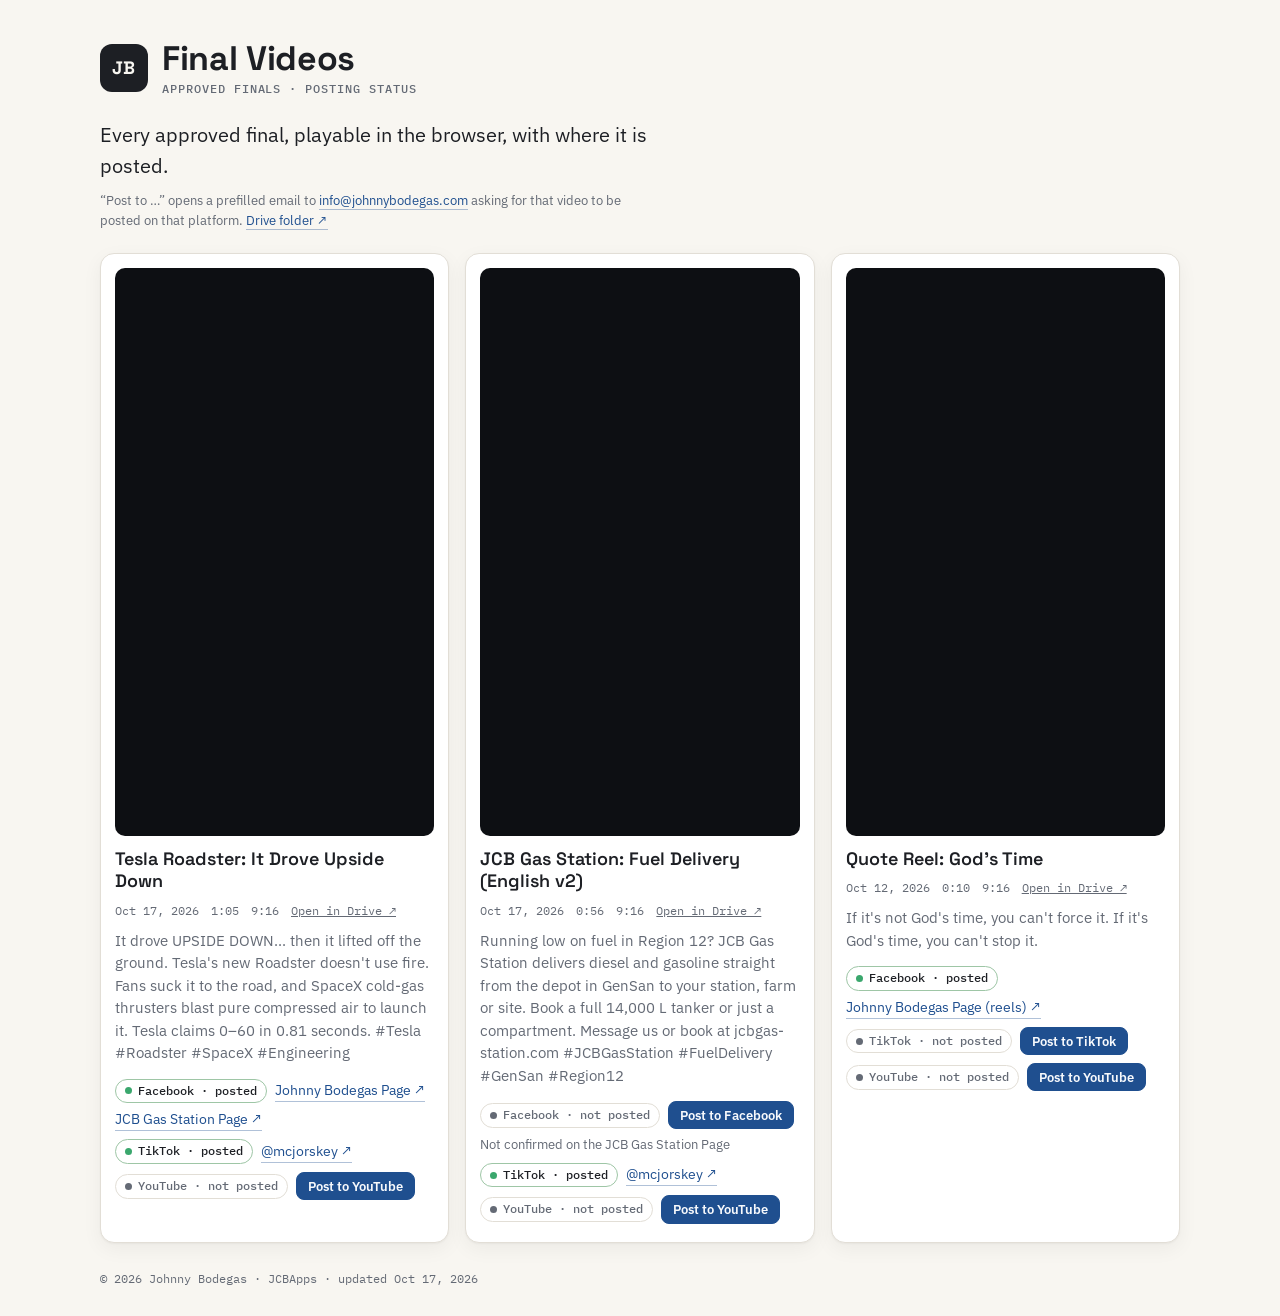
==== finalvideos/index.html @ 54f6f3b5 "Add noindex /finalvideos page (Drive preview players, platform tags, post-request buttons) driven by" ====
<!doctype html>
<html lang="en">
<head>
  <meta charset="utf-8" />
  <meta name="viewport" content="width=device-width, initial-scale=1" />
  <title>Final Videos · Johnny Bodegas</title>
  <meta name="robots" content="noindex, nofollow, noarchive" />
  <meta name="googlebot" content="noindex, nofollow" />
  <meta name="description" content="Approved final videos and where they are posted." />
  <meta name="theme-color" content="#f8f6f1" media="(prefers-color-scheme: light)" />
  <meta name="theme-color" content="#16181d" media="(prefers-color-scheme: dark)" />
  <meta name="referrer" content="strict-origin-when-cross-origin" />
  <link rel="icon" href="../favicon.svg" type="image/svg+xml" />
  <link rel="preconnect" href="https://fonts.googleapis.com" />
  <link rel="preconnect" href="https://fonts.gstatic.com" crossorigin />
  <link href="https://fonts.googleapis.com/css2?family=IBM+Plex+Mono:wght@400;500&family=IBM+Plex+Sans:wght@400;500;600&family=Space+Grotesk:wght@500;600;700&display=swap" rel="stylesheet" />
  <link rel="stylesheet" href="../styles.css" />
  <style>
    .wrap { max-width: 1120px; }
    .head a { text-decoration: none; }
    .vgrid { display: grid; grid-template-columns: 1fr; gap: 16px; }
    @media (min-width: 680px) { .vgrid { grid-template-columns: repeat(2, 1fr); } }
    @media (min-width: 1000px) { .vgrid { grid-template-columns: repeat(3, 1fr); } }
    .vcard {
      display: flex; flex-direction: column; gap: 10px;
      padding: 14px 14px 18px;
      background: var(--card); border: 1px solid var(--border);
      border-radius: var(--radius); box-shadow: var(--shadow); min-width: 0;
    }
    .player {
      position: relative; width: 100%; aspect-ratio: 9 / 16; max-height: 640px;
      border-radius: 10px; overflow: hidden; background: #0d0f13;
    }
    .player iframe { position: absolute; inset: 0; width: 100%; height: 100%; border: 0; }
    .vtitle { margin: 2px 0 0; font: 600 18px/1.25 var(--display); }
    .vmeta { font: 400 12px/1.4 var(--mono); color: var(--muted); display: flex; flex-wrap: wrap; gap: 4px 12px; }
    .vmeta a { color: inherit; }
    .vcap { margin: 0; font-size: 14.5px; color: var(--muted); white-space: pre-line; }
    .plats { display: flex; flex-direction: column; gap: 8px; margin-top: 4px; }
    .plat { display: flex; flex-wrap: wrap; align-items: center; gap: 6px 8px; font-size: 13.5px; }
    .tag {
      display: inline-flex; align-items: center; gap: 6px;
      padding: 3px 9px; border-radius: 999px; border: 1px solid var(--border);
      font: 500 12px/1.4 var(--mono);
    }
    .tag::before { content: ""; width: 7px; height: 7px; border-radius: 50%; background: var(--muted); }
    .tag.on { border-color: color-mix(in oklab, #3aa76d 45%, var(--border)); }
    .tag.on::before { background: #3aa76d; }
    .tag.off { color: var(--muted); }
    .plink { color: var(--primary); text-decoration: none; border-bottom: 1px solid color-mix(in oklab, var(--primary) 35%, transparent); }
    .plink:hover, .plink:focus-visible { border-color: var(--primary); }
    .note { font-size: 12.5px; color: var(--muted); }
    .btn {
      display: inline-flex; align-items: center; gap: 6px;
      padding: 5px 11px; border-radius: 8px;
      background: var(--primary); color: var(--primary-fg);
      font: 600 12.5px/1.3 var(--sans); text-decoration: none;
      border: 1px solid var(--primary);
    }
    .btn:hover, .btn:focus-visible { filter: brightness(1.08); outline: 2px solid color-mix(in oklab, var(--primary) 40%, transparent); outline-offset: 2px; }
    .status { color: var(--muted); font-size: 14px; }
    .help { font-size: 13px; color: var(--muted); margin: 0 0 22px; max-width: 70ch; }
  </style>
</head>
<body>
  <main class="wrap">
    <header class="head">
      <a class="mark" href="/" aria-label="Johnny Bodegas home">JB</a>
      <div>
        <h1>Final Videos</h1>
        <p class="org">Approved finals · posting status</p>
      </div>
    </header>

    <p class="lede">Every approved final, playable in the browser, with where it is posted.</p>
    <p class="help">“Post to …” opens a prefilled email to <a class="plink" href="mailto:info@johnnybodegas.com">info@johnnybodegas.com</a> asking for that video to be posted on that platform. <span id="folder"></span></p>

    <section id="list" class="vgrid" aria-label="Videos" aria-live="polite">
      <p class="status">Loading videos…</p>
    </section>

    <noscript><p class="status">This list needs JavaScript. The raw data is in <a class="plink" href="videos.json">videos.json</a>.</p></noscript>

    <footer class="foot">
      <span>© <span id="y">2026</span> Johnny Bodegas · JCBApps</span>
      <span id="updated"></span>
    </footer>
  </main>
  <script>
  (function () {
    var PLATFORMS = [["facebook", "Facebook"], ["tiktok", "TikTok"], ["youtube", "YouTube"]];
    document.getElementById("y").textContent = new Date().getFullYear();

    function el(tag, cls, text) {
      var n = document.createElement(tag);
      if (cls) n.className = cls;
      if (text != null) n.textContent = text;
      return n;
    }
    function fmtDate(iso) {
      var p = (iso || "").split("-");
      if (p.length !== 3) return iso || "";
      var m = ["Jan","Feb","Mar","Apr","May","Jun","Jul","Aug","Sep","Oct","Nov","Dec"][+p[1] - 1];
      return m + " " + (+p[2]) + ", " + p[0];
    }
    function mailto(email, v, label) {
      var subject = "POST REQUEST: " + v.title + " to " + label;
      var body = [
        "Please post this video to " + label + ".",
        "",
        "Video: " + v.title,
        "Date: " + v.date,
        "Drive: https://drive.google.com/file/d/" + v.driveId + "/view",
        "",
        "Caption:",
        v.caption || "",
        "",
        "Requested from " + location.href
      ].join("\n");
      return "mailto:" + email + "?subject=" + encodeURIComponent(subject) + "&body=" + encodeURIComponent(body);
    }
    function card(v, email) {
      var c = el("article", "vcard");
      c.id = v.id;
      var pl = el("div", "player");
      var f = document.createElement("iframe");
      f.src = "https://drive.google.com/file/d/" + encodeURIComponent(v.driveId) + "/preview";
      f.title = v.title;
      f.loading = "lazy";
      f.allow = "autoplay; fullscreen";
      f.setAttribute("allowfullscreen", "");
      pl.appendChild(f);
      c.appendChild(pl);

      c.appendChild(el("h2", "vtitle", v.title));
      var meta = el("div", "vmeta");
      meta.appendChild(el("span", null, fmtDate(v.date)));
      if (v.duration) meta.appendChild(el("span", null, v.duration));
      if (v.format) meta.appendChild(el("span", null, v.format));
      var open = el("a", null, "Open in Drive ↗");
      open.href = "https://drive.google.com/file/d/" + v.driveId + "/view";
      open.target = "_blank"; open.rel = "noopener noreferrer";
      meta.appendChild(open);
      c.appendChild(meta);
      if (v.caption) c.appendChild(el("p", "vcap", v.caption));

      var plats = el("div", "plats");
      PLATFORMS.forEach(function (pp) {
        var key = pp[0], label = pp[1];
        var s = (v.platforms && v.platforms[key]) || { posted: false };
        var row = el("div", "plat");
        row.appendChild(el("span", "tag " + (s.posted ? "on" : "off"), label + (s.posted ? " · posted" : " · not posted")));
        if (s.posted) {
          (s.links || []).forEach(function (l) {
            var a = el("a", "plink", l.label + " ↗");
            a.href = l.url; a.target = "_blank"; a.rel = "noopener noreferrer";
            row.appendChild(a);
          });
        } else {
          var b = el("a", "btn", "Post to " + label);
          b.href = mailto(email, v, label);
          row.appendChild(b);
        }
        if (s.note) row.appendChild(el("span", "note", s.note));
        plats.appendChild(row);
      });
      c.appendChild(plats);
      return c;
    }

    fetch("videos.json", { cache: "no-cache" })
      .then(function (r) { if (!r.ok) throw new Error(r.status); return r.json(); })
      .then(function (data) {
        var list = document.getElementById("list");
        list.textContent = "";
        var email = data.requestEmail || "info@johnnybodegas.com";
        (data.videos || []).forEach(function (v) { list.appendChild(card(v, email)); });
        if (!(data.videos || []).length) list.appendChild(el("p", "status", "No videos yet."));
        if (data.updated) document.getElementById("updated").textContent = " · updated " + fmtDate(data.updated);
        if (data.driveFolder) {
          var a = el("a", "plink", "Drive folder ↗");
          a.href = data.driveFolder; a.target = "_blank"; a.rel = "noopener noreferrer";
          document.getElementById("folder").appendChild(a);
        }
      })
      .catch(function () {
        var list = document.getElementById("list");
        list.textContent = "";
        list.appendChild(el("p", "status", "Couldn't load videos.json. Refresh to try again."));
      });
  })();
  </script>
</body>
</html>
---- styles.css ----
:root {
  --bg: #f8f6f1;          /* cream, matches portfolio background */
  --fg: #1d1f24;          /* charcoal */
  --muted: #646a75;
  --card: #ffffff;
  --border: #e2ded6;
  --primary: #1f4f8f;     /* portfolio blue */
  --primary-fg: #f7f9fc;
  --accent: #e6ecf6;
  --shadow: 0 1px 2px rgba(20, 22, 28, .04), 0 6px 20px rgba(20, 22, 28, .05);
  --radius: 14px;
  --sans: "IBM Plex Sans", system-ui, -apple-system, "Segoe UI", Roboto, sans-serif;
  --display: "Space Grotesk", var(--sans);
  --mono: "IBM Plex Mono", ui-monospace, SFMono-Regular, Menlo, monospace;
}

@media (prefers-color-scheme: dark) {
  :root {
    --bg: #16181d;
    --fg: #ecebe6;
    --muted: #9aa0ab;
    --card: #1e2128;
    --border: #2c3039;
    --primary: #7fa8e6;
    --primary-fg: #10131a;
    --accent: #232a36;
    --shadow: 0 1px 2px rgba(0, 0, 0, .3);
  }
}

*, *::before, *::after { box-sizing: border-box; }
html { -webkit-text-size-adjust: 100%; }
body {
  margin: 0;
  min-height: 100vh;
  background: var(--bg);
  color: var(--fg);
  font: 400 16px/1.55 var(--sans);
  -webkit-font-smoothing: antialiased;
}
a { color: inherit; }

.wrap {
  max-width: 980px;
  margin: 0 auto;
  padding: 40px 20px 28px;
}

.head { display: flex; align-items: center; gap: 14px; }
.mark {
  flex: none;
  width: 48px; height: 48px;
  display: grid; place-items: center;
  border-radius: 12px;
  background: var(--fg);
  color: var(--bg);
  font: 700 18px/1 var(--display);
  letter-spacing: .02em;
}
h1 {
  margin: 0;
  font: 700 clamp(26px, 5vw, 34px)/1.1 var(--display);
  letter-spacing: -.01em;
}
.org {
  margin: 4px 0 0;
  font: 500 12px/1.3 var(--mono);
  text-transform: uppercase;
  letter-spacing: .08em;
  color: var(--muted);
}

.lede {
  margin: 22px 0 10px;
  font-size: clamp(17px, 2.6vw, 20px);
  max-width: 46ch;
}

.meta {
  list-style: none;
  margin: 0 0 28px;
  padding: 0;
  display: flex; flex-wrap: wrap;
  gap: 6px 18px;
  font-size: 14px;
  color: var(--muted);
}
.meta li { display: inline-flex; align-items: center; gap: 8px; }
.meta a { text-decoration: none; border-bottom: 1px solid var(--border); }
.meta a:hover, .meta a:focus-visible { color: var(--fg); border-color: var(--fg); }
.dot { width: 7px; height: 7px; border-radius: 50%; background: #3aa76d; }

.grid {
  display: grid;
  grid-template-columns: 1fr;
  gap: 12px;
}
@media (min-width: 620px) { .grid { grid-template-columns: repeat(2, 1fr); } }
@media (min-width: 900px) { .grid { grid-template-columns: repeat(3, 1fr); } }

.card {
  display: flex; flex-direction: column; gap: 6px;
  padding: 18px 18px 20px;
  background: var(--card);
  border: 1px solid var(--border);
  border-radius: var(--radius);
  box-shadow: var(--shadow);
  text-decoration: none;
  transition: transform .15s ease, border-color .15s ease, box-shadow .15s ease;
  min-width: 0;
}
.card:hover, .card:focus-visible {
  transform: translateY(-2px);
  border-color: var(--primary);
  box-shadow: 0 2px 4px rgba(20, 22, 28, .05), 0 12px 28px rgba(20, 22, 28, .08);
  outline: none;
}
.label {
  font: 400 11.5px/1.3 var(--mono);
  color: var(--muted);
  overflow: hidden; text-overflow: ellipsis; white-space: nowrap;
}
.title {
  display: flex; justify-content: space-between; align-items: baseline; gap: 8px;
  font: 600 18px/1.25 var(--display);
}
.arrow { color: var(--muted); font-size: 15px; transition: color .15s ease, transform .15s ease; }
.card:hover .arrow, .card:focus-visible .arrow { color: var(--primary); transform: translate(2px, -2px); }
.desc { font-size: 14.5px; color: var(--muted); }

.card--primary { border-color: color-mix(in oklab, var(--primary) 35%, var(--border)); }
.card--cta {
  background: var(--primary);
  border-color: var(--primary);
  color: var(--primary-fg);
}
.card--cta .label, .card--cta .desc, .card--cta .arrow { color: color-mix(in oklab, var(--primary-fg) 78%, transparent); }
.card--cta:hover, .card--cta:focus-visible { border-color: var(--fg); }
.card--cta:hover .arrow { color: var(--primary-fg); }

.foot {
  margin-top: 28px;
  font: 400 12px/1.4 var(--mono);
  color: var(--muted);
}

@media (prefers-reduced-motion: reduce) {
  .card, .arrow { transition: none; }
  .card:hover { transform: none; }
}

/* Book-a-call spans the full row so the grid never ends on an orphan card */
@media (min-width: 620px) { .card--cta { grid-column: 1 / -1; } }
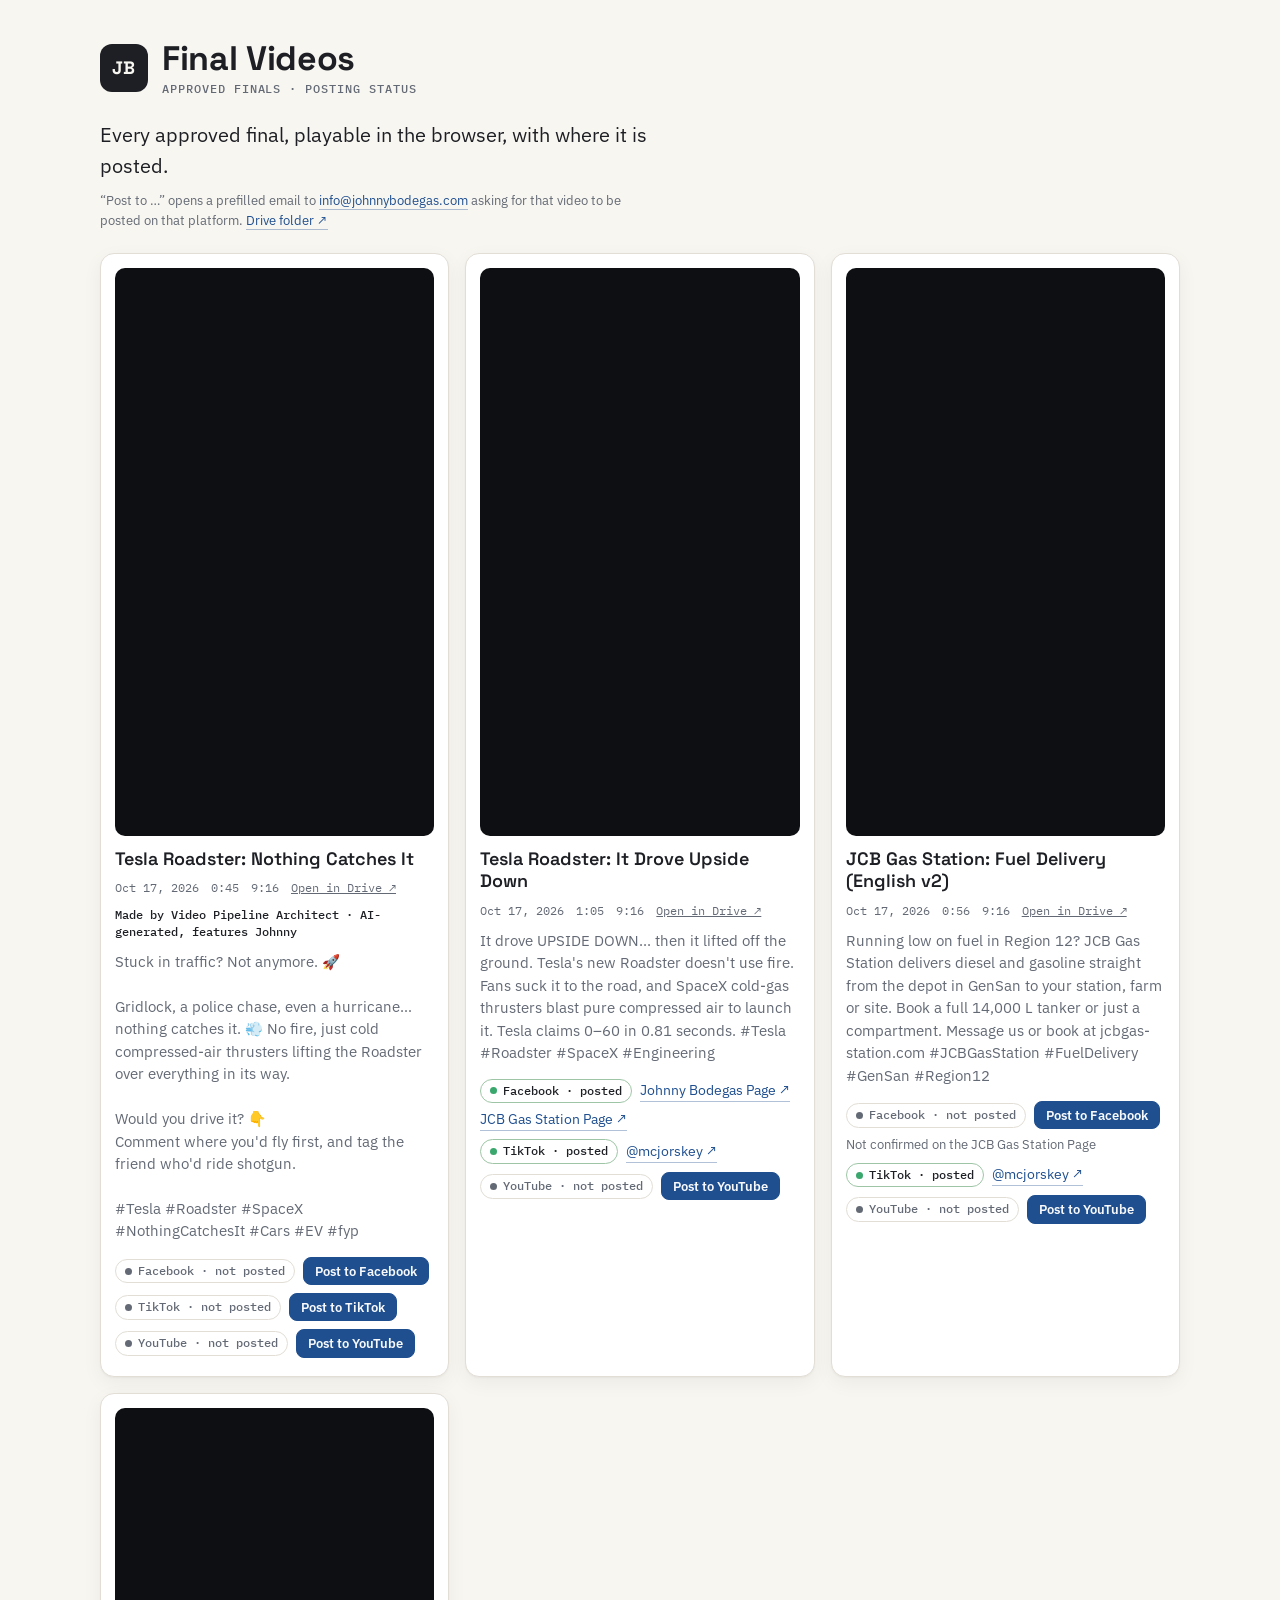
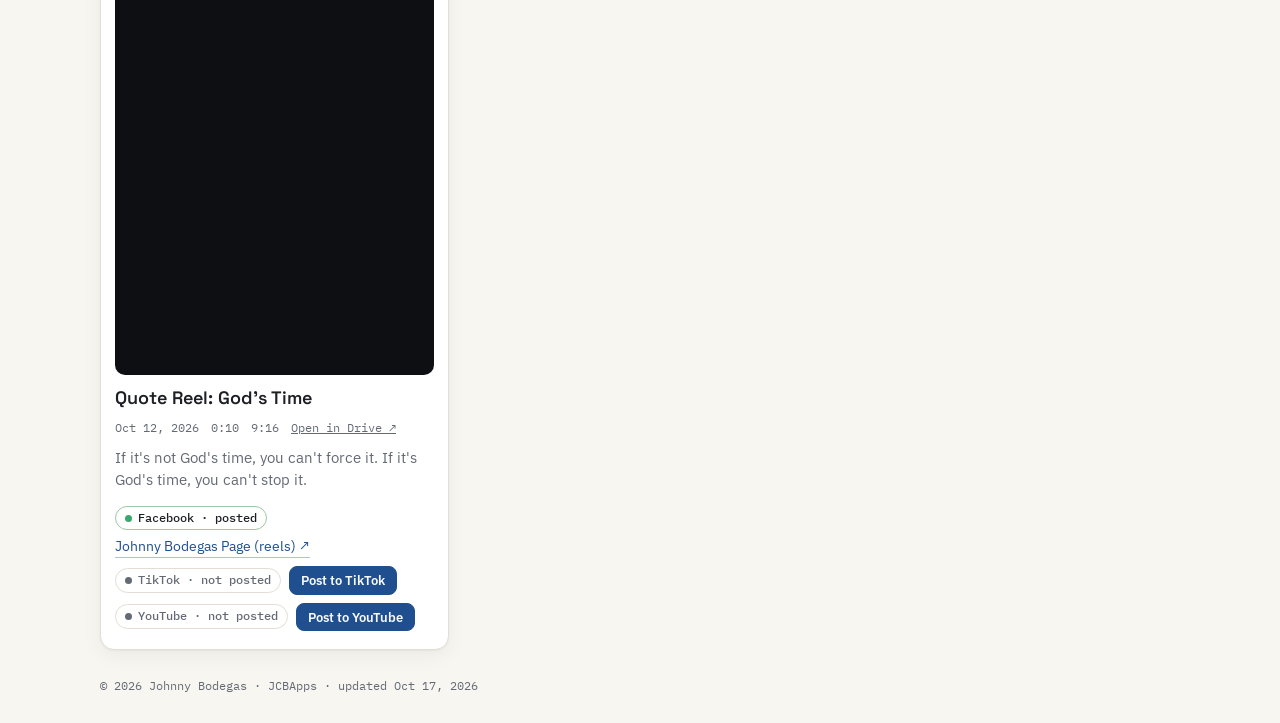
==== commit 8a55a3bc: "finalvideos: add 'Tesla Roadster: Nothing Catches It' (not posted yet) + credit line" ====
--- a/finalvideos/index.html
+++ b/finalvideos/index.html
@@ -35,6 +35,7 @@
     .vtitle { margin: 2px 0 0; font: 600 18px/1.25 var(--display); }
     .vmeta { font: 400 12px/1.4 var(--mono); color: var(--muted); display: flex; flex-wrap: wrap; gap: 4px 12px; }
     .vmeta a { color: inherit; }
+    .vcredit { margin: 0; font: 500 12px/1.4 var(--mono); color: var(--fg); }
     .vcap { margin: 0; font-size: 14.5px; color: var(--muted); white-space: pre-line; }
     .plats { display: flex; flex-direction: column; gap: 8px; margin-top: 4px; }
     .plat { display: flex; flex-wrap: wrap; align-items: center; gap: 6px 8px; font-size: 13.5px; }
@@ -142,6 +143,7 @@
       open.target = "_blank"; open.rel = "noopener noreferrer";
       meta.appendChild(open);
       c.appendChild(meta);
+      if (v.credit) c.appendChild(el("p", "vcredit", v.credit));
       if (v.caption) c.appendChild(el("p", "vcap", v.caption));
 
       var plats = el("div", "plats");
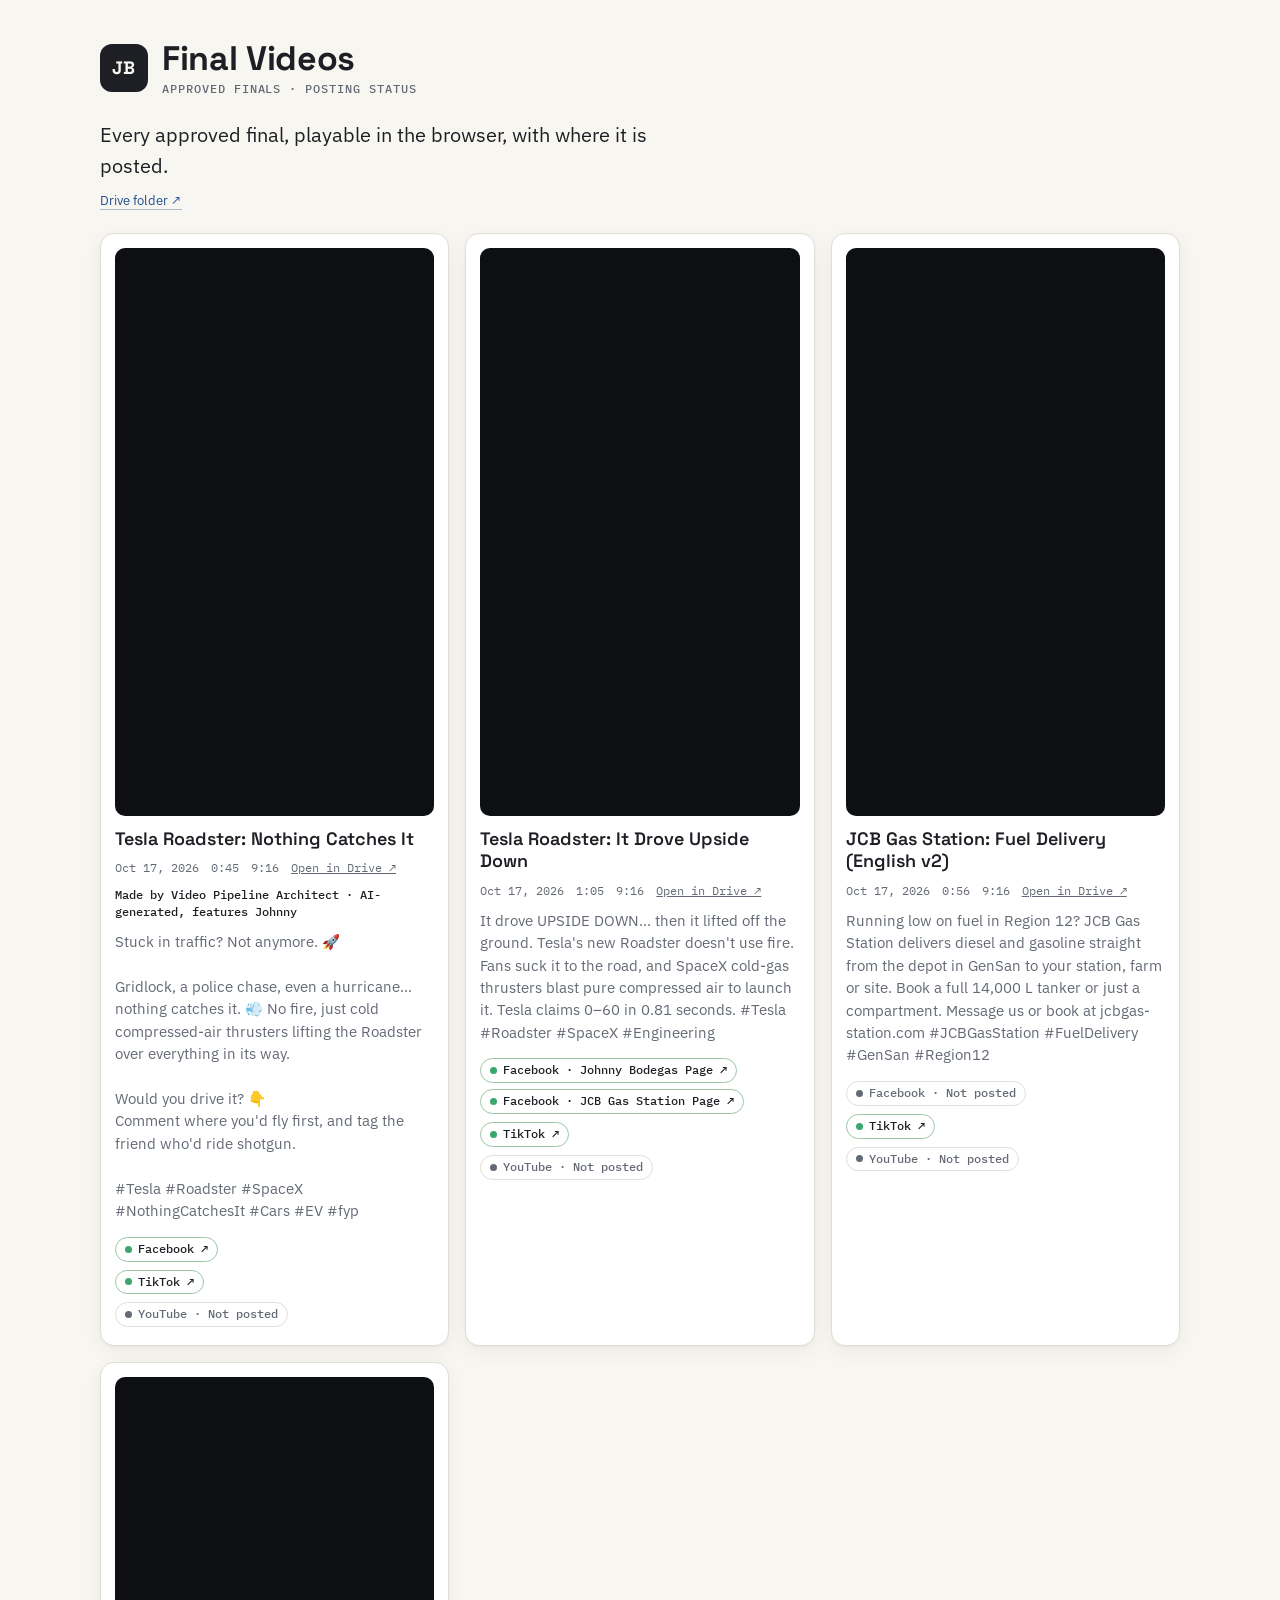
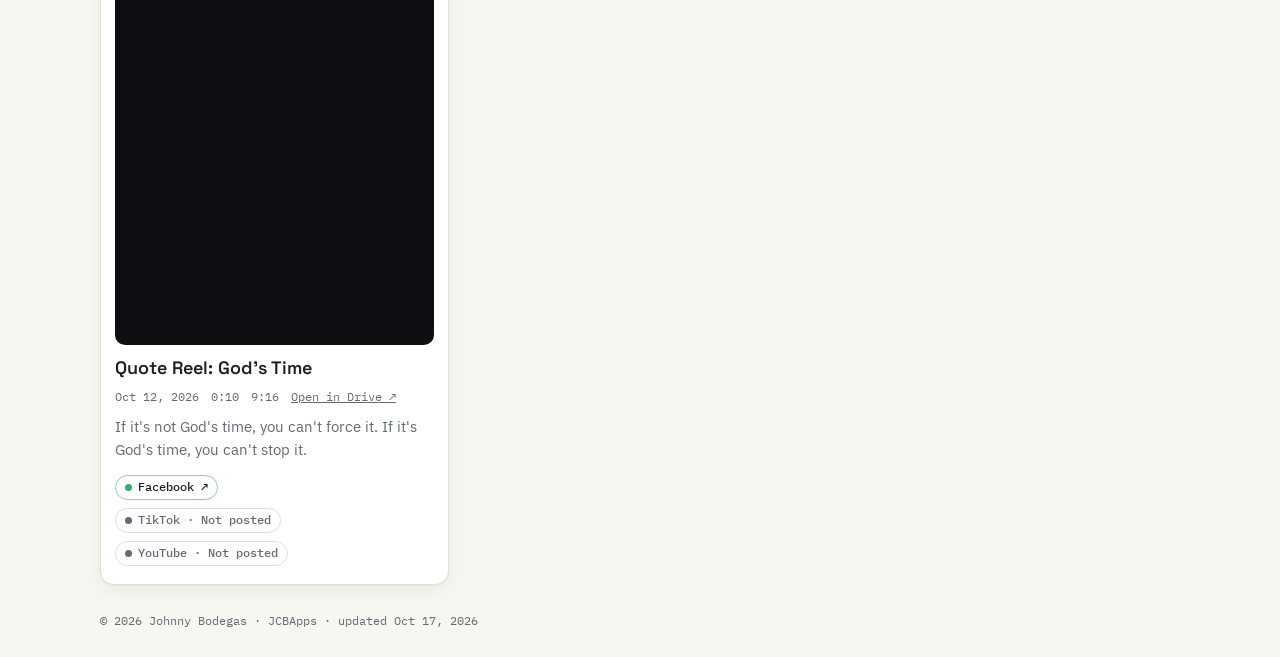
==== commit 1fffcd58: "finalvideos: mark Nothing Catches It posted (FB, TikTok); remove Post-to buttons and mailto; posted " ====
--- a/finalvideos/index.html
+++ b/finalvideos/index.html
@@ -47,18 +47,11 @@
     .tag::before { content: ""; width: 7px; height: 7px; border-radius: 50%; background: var(--muted); }
     .tag.on { border-color: color-mix(in oklab, #3aa76d 45%, var(--border)); }
     .tag.on::before { background: #3aa76d; }
-    .tag.off { color: var(--muted); }
+    .tag.off { color: var(--muted); background: transparent; }
+    a.tag { text-decoration: none; color: var(--fg); transition: border-color .15s ease, color .15s ease; }
+    a.tag:hover, a.tag:focus-visible { border-color: #3aa76d; color: var(--primary); outline: none; }
     .plink { color: var(--primary); text-decoration: none; border-bottom: 1px solid color-mix(in oklab, var(--primary) 35%, transparent); }
     .plink:hover, .plink:focus-visible { border-color: var(--primary); }
-    .note { font-size: 12.5px; color: var(--muted); }
-    .btn {
-      display: inline-flex; align-items: center; gap: 6px;
-      padding: 5px 11px; border-radius: 8px;
-      background: var(--primary); color: var(--primary-fg);
-      font: 600 12.5px/1.3 var(--sans); text-decoration: none;
-      border: 1px solid var(--primary);
-    }
-    .btn:hover, .btn:focus-visible { filter: brightness(1.08); outline: 2px solid color-mix(in oklab, var(--primary) 40%, transparent); outline-offset: 2px; }
     .status { color: var(--muted); font-size: 14px; }
     .help { font-size: 13px; color: var(--muted); margin: 0 0 22px; max-width: 70ch; }
   </style>
@@ -74,7 +67,7 @@
     </header>
 
     <p class="lede">Every approved final, playable in the browser, with where it is posted.</p>
-    <p class="help">“Post to …” opens a prefilled email to <a class="plink" href="mailto:info@johnnybodegas.com">info@johnnybodegas.com</a> asking for that video to be posted on that platform. <span id="folder"></span></p>
+    <p class="help"><span id="folder"></span></p>
 
     <section id="list" class="vgrid" aria-label="Videos" aria-live="polite">
       <p class="status">Loading videos…</p>
@@ -104,23 +97,7 @@
       var m = ["Jan","Feb","Mar","Apr","May","Jun","Jul","Aug","Sep","Oct","Nov","Dec"][+p[1] - 1];
       return m + " " + (+p[2]) + ", " + p[0];
     }
-    function mailto(email, v, label) {
-      var subject = "POST REQUEST: " + v.title + " to " + label;
-      var body = [
-        "Please post this video to " + label + ".",
-        "",
-        "Video: " + v.title,
-        "Date: " + v.date,
-        "Drive: https://drive.google.com/file/d/" + v.driveId + "/view",
-        "",
-        "Caption:",
-        v.caption || "",
-        "",
-        "Requested from " + location.href
-      ].join("\n");
-      return "mailto:" + email + "?subject=" + encodeURIComponent(subject) + "&body=" + encodeURIComponent(body);
-    }
-    function card(v, email) {
+    function card(v) {
       var c = el("article", "vcard");
       c.id = v.id;
       var pl = el("div", "player");
@@ -151,19 +128,21 @@
         var key = pp[0], label = pp[1];
         var s = (v.platforms && v.platforms[key]) || { posted: false };
         var row = el("div", "plat");
-        row.appendChild(el("span", "tag " + (s.posted ? "on" : "off"), label + (s.posted ? " · posted" : " · not posted")));
-        if (s.posted) {
-          (s.links || []).forEach(function (l) {
-            var a = el("a", "plink", l.label + " ↗");
+        var links = s.posted ? (s.links || []) : [];
+        if (links.length) {
+          links.forEach(function (l) {
+            var a = el("a", "tag on", label + (links.length > 1 ? " · " + l.label : "") + " ↗");
             a.href = l.url; a.target = "_blank"; a.rel = "noopener noreferrer";
+            a.title = "Posted on " + label + " (" + l.label + ")";
             row.appendChild(a);
           });
+        } else if (s.posted) {
+          row.appendChild(el("span", "tag on", label + " · Posted"));
         } else {
-          var b = el("a", "btn", "Post to " + label);
-          b.href = mailto(email, v, label);
-          row.appendChild(b);
+          var t = el("span", "tag off", label + " · Not posted");
+          if (s.note) t.title = s.note;
+          row.appendChild(t);
         }
-        if (s.note) row.appendChild(el("span", "note", s.note));
         plats.appendChild(row);
       });
       c.appendChild(plats);
@@ -175,8 +154,7 @@
       .then(function (data) {
         var list = document.getElementById("list");
         list.textContent = "";
-        var email = data.requestEmail || "info@johnnybodegas.com";
-        (data.videos || []).forEach(function (v) { list.appendChild(card(v, email)); });
+        (data.videos || []).forEach(function (v) { list.appendChild(card(v)); });
         if (!(data.videos || []).length) list.appendChild(el("p", "status", "No videos yet."));
         if (data.updated) document.getElementById("updated").textContent = " · updated " + fmtDate(data.updated);
         if (data.driveFolder) {
